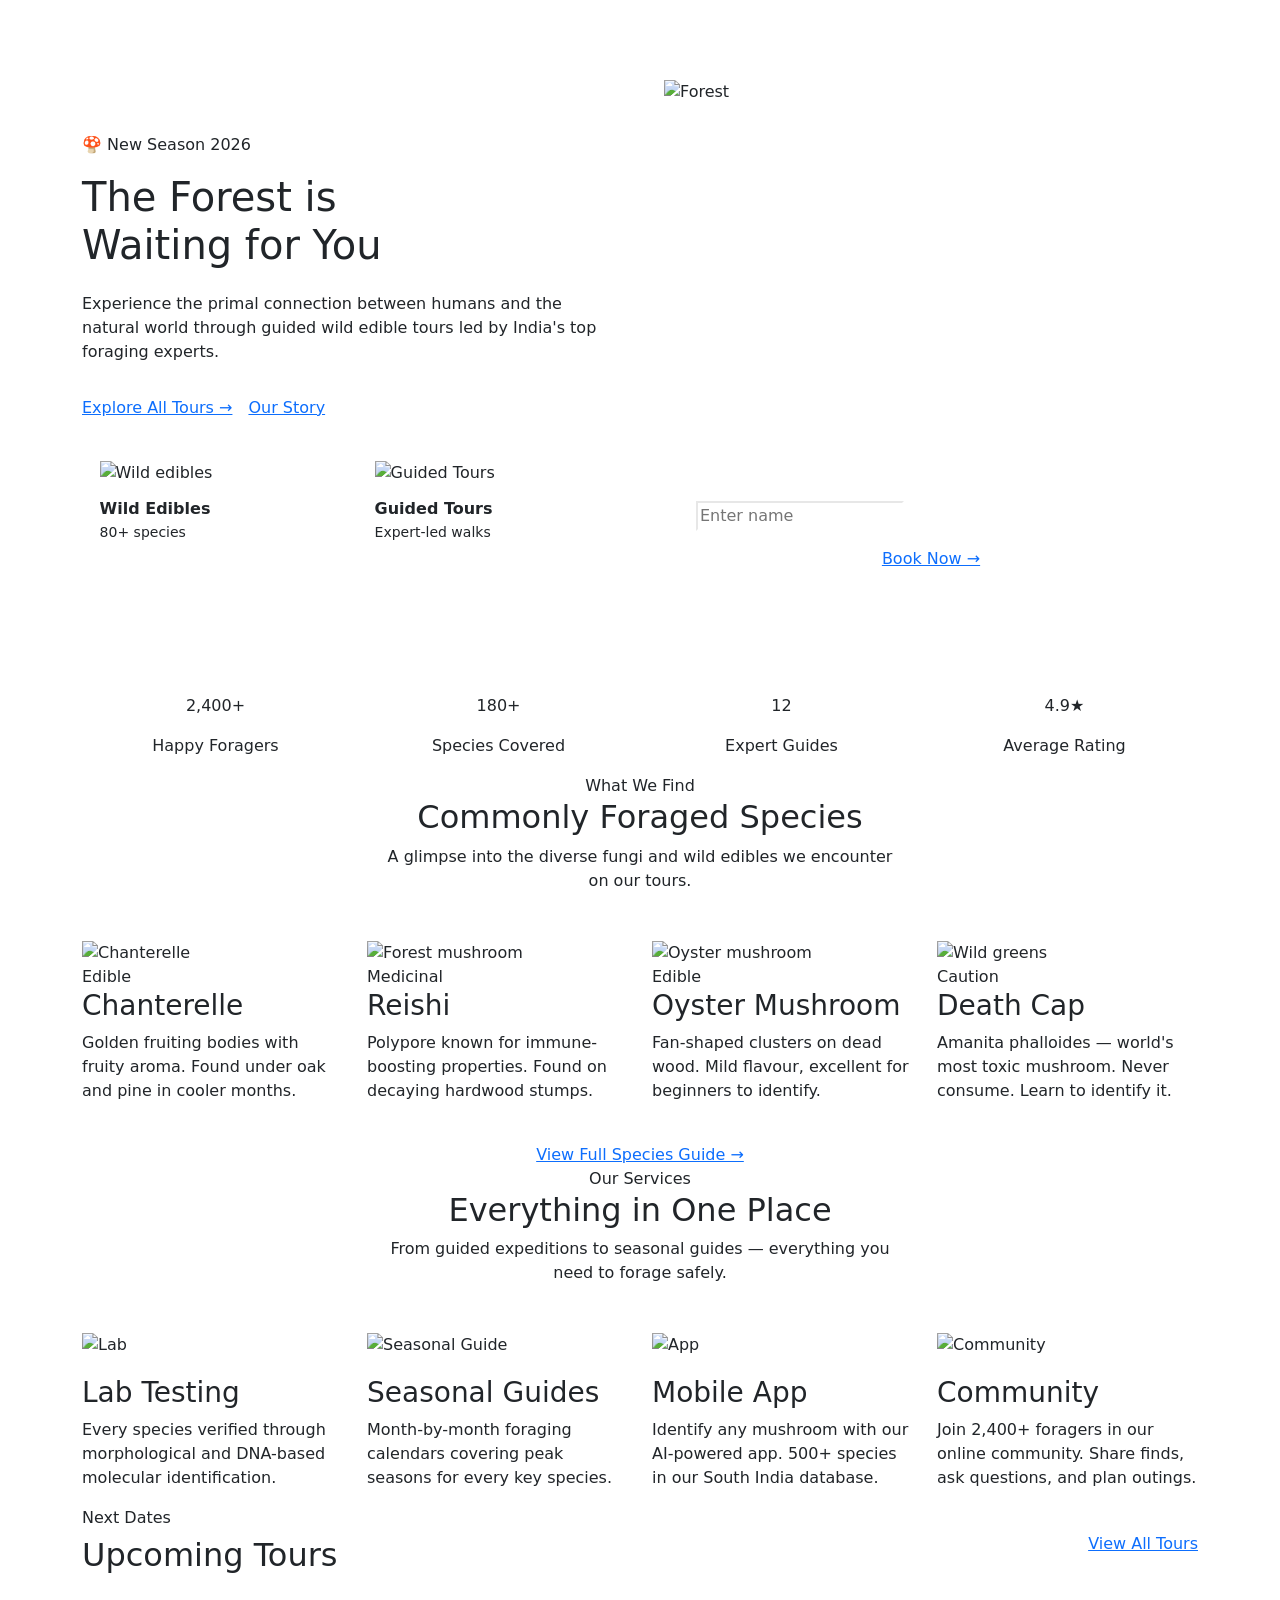
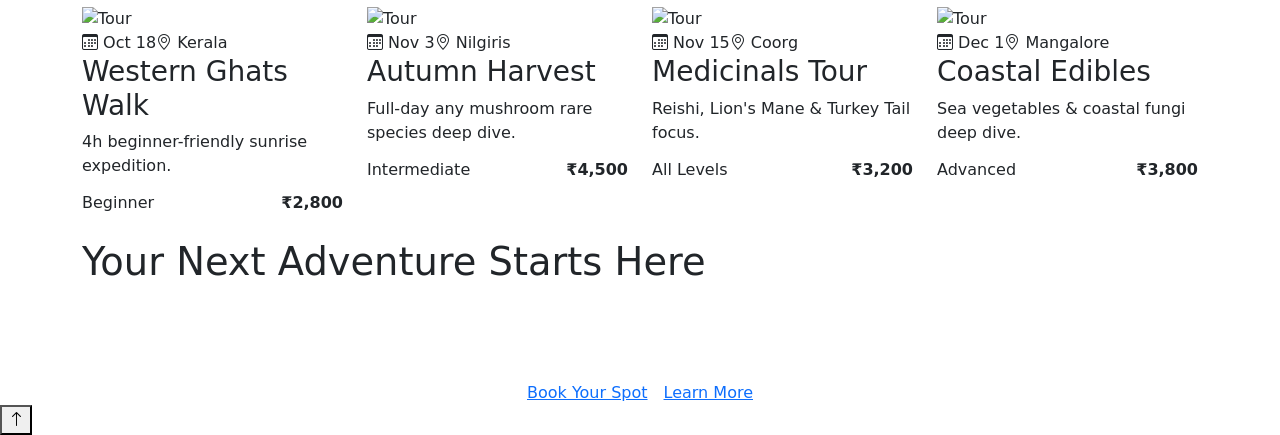
==== home2.html @ d21924d7 "Add files via upload" ====
<!DOCTYPE html>
<html lang="en" data-theme="light" dir="ltr">
<head>
  <meta charset="UTF-8">
  <link rel="icon" type="image/png" href="images/logo.png">
  <meta name="viewport" content="width=device-width, initial-scale=1.0">
  <title>ForageWild — Home Modern</title>
  <link href="https://cdn.jsdelivr.net/npm/bootstrap@5.3.2/dist/css/bootstrap.min.css" rel="stylesheet">
  <link href="https://cdn.jsdelivr.net/npm/bootstrap-icons@1.11.3/font/bootstrap-icons.min.css" rel="stylesheet">
  <link rel="stylesheet" href="css/style.css">
</head>
<body data-page="home2">

  <div id="header-placeholder"></div>

  <!-- ═══════════ SECTION 1 — SPLIT HERO ═══════════ -->
  <section style="background:var(--bg2);padding:5rem 0;">
    <div class="container">
      <div class="row align-items-center g-5">
        <div class="col-lg-6">
          <span class="pill">🍄 New Season 2026</span>
          <h1 style="color:var(--text);margin:1rem 0 1.4rem;">The Forest is<br>Waiting for You</h1>
          <p style="color:var(--text2);max-width:520px;margin-bottom:2rem;">Experience the primal connection between humans and the natural world through guided wild edible tours led by India's top foraging experts.</p>
          <div class="d-flex flex-wrap gap-3 mb-4">
            <a class="btn-g" href="tours.html">Explore All Tours →</a>
            <a class="btn-ghost" href="about.html">Our Story</a>
          </div>
          <div class="row g-3">
            <div class="col-6">
              <div class="fbox" style="padding:1.1rem;">
                <img src="https://images.unsplash.com/photo-1470058869958-2a77ade41c02?w=400&q=80" class="img-cover img-h180" style="margin-bottom:.7rem;" alt="Wild edibles">
                <p style="font-weight:600;margin-bottom:.1rem;">Wild Edibles</p>
                <p style="font-size:14px;color:var(--text3);margin:0;">80+ species</p>
              </div>
            </div>
            <div class="col-6">
              <div class="fbox" style="padding:1.1rem;">
                <img src="https://images.unsplash.com/photo-1476231682828-37e571bc172f?w=400&q=80" class="img-cover img-h180" style="margin-bottom:.7rem;" alt="Guided Tours">
                <p style="font-weight:600;margin-bottom:.1rem;">Guided Tours</p>
                <p style="font-size:14px;color:var(--text3);margin:0;">Expert-led walks</p>
              </div>
            </div>
          </div>
        </div>
        <div class="col-lg-6">
          <div style="border-radius:var(--radius-lg);overflow:hidden;box-shadow:var(--shadow-lg);">
            <img src="https://images.unsplash.com/photo-1448375240586-882707db888b?w=700&q=80"
                 style="width:100%;height:320px;object-fit:cover;display:block;" alt="Forest">
            <div style="background:var(--primary);padding:2rem;color:#fff;">
              <h3 style="font-family:var(--ff);font-size:1.35rem;color:#fff;margin-bottom:1.2rem;">Quick Booking</h3>
              <label class="flabel" style="color:rgba(255,255,255,.8);">Choose Tour</label>
              <select class="finput" style="background:rgba(255,255,255,.14);border-color:rgba(255,255,255,.28);color:#fff;">
                <option>Western Ghats Sunrise Walk</option>
                <option>Nilgiris Autumn Harvest</option>
                <option>Monsoon Medicinals Tour</option>
                <option>Coastal Wild Edibles</option>
              </select>
              <label class="flabel" style="color:rgba(255,255,255,.8);">Your Name</label>
              <input type="text" class="finput" placeholder="Enter name"
                     style="background:rgba(255,255,255,.14);border-color:rgba(255,255,255,.28);color:#fff;">
              <a class="btn-a" href="tours.html" style="width:100%;text-align:center;display:block;margin-top:.3rem;padding:.7rem 1rem;">Book Now →</a>
            </div>
          </div>
        </div>
      </div>
    </div>
  </section>

  <!-- ═══════════ SECTION 2 — STATS ═══════════ -->
  <section class="stats-strip">
    <div class="container">
      <div class="row g-3 text-center">
        <div class="col-6 col-md-3">
          <p class="stat-num">2,400+</p><p class="stat-lbl">Happy Foragers</p>
        </div>
        <div class="col-6 col-md-3">
          <p class="stat-num">180+</p><p class="stat-lbl">Species Covered</p>
        </div>
        <div class="col-6 col-md-3">
          <p class="stat-num">12</p><p class="stat-lbl">Expert Guides</p>
        </div>
        <div class="col-6 col-md-3">
          <p class="stat-num">4.9★</p><p class="stat-lbl">Average Rating</p>
        </div>
      </div>
    </div>
  </section>

  <!-- ═══════════ SECTION 3 — SPECIES SHOWCASE (4 cards) ═══════════ -->
  <section class="sec">
    <div class="container">
      <div class="text-center mb-5">
        <span class="pill">What We Find</span>
        <h2>Commonly Foraged Species</h2>
        <p style="color:var(--text3);max-width:520px;margin:0 auto;">A glimpse into the diverse fungi and wild edibles we encounter on our tours.</p>
      </div>
      <div class="row g-4">
        <div class="col-xl-3 col-md-6">
          <div class="ccard">
            <img src="images/find1.jpg" alt="Chanterelle">
            <div class="ccard-body">
              <span class="mbadge mb-g">Edible</span>
              <h3 class="ctitle">Chanterelle</h3>
              <p style="color:var(--text2);">Golden fruiting bodies with fruity aroma. Found under oak and pine in cooler months.</p>
            </div>
          </div>
        </div>
        <div class="col-xl-3 col-md-6">
          <div class="ccard">
            <img src="images/find12.jpg" alt="Forest mushroom">
            <div class="ccard-body">
              <span class="mbadge mb-g">Medicinal</span>
              <h3 class="ctitle">Reishi</h3>
              <p style="color:var(--text2);">Polypore known for immune-boosting properties. Found on decaying hardwood stumps.</p>
            </div>
          </div>
        </div>
        <div class="col-xl-3 col-md-6">
          <div class="ccard">
            <img src="images/find13.jpg" alt="Oyster mushroom">
            <div class="ccard-body">
              <span class="mbadge mb-g">Edible</span>
              <h3 class="ctitle">Oyster Mushroom</h3>
              <p style="color:var(--text2);">Fan-shaped clusters on dead wood. Mild flavour, excellent for beginners to identify.</p>
            </div>
          </div>
        </div>
        <div class="col-xl-3 col-md-6">
          <div class="ccard">
            <img src="images/find14.jpg" alt="Wild greens">
            <div class="ccard-body">
              <span class="mbadge mb-a">Caution</span>
              <h3 class="ctitle">Death Cap</h3>
              <p style="color:var(--text2);">Amanita phalloides — world's most toxic mushroom. Never consume. Learn to identify it.</p>
            </div>
          </div>
        </div>
      </div>
      <div class="text-center mt-4"><a class="btn-g" href="species.html">View Full Species Guide →</a></div>
    </div>
  </section>

  <!-- ═══════════ SECTION 4 — FEATURES (4 boxes) ═══════════ -->
  <section class="sec sec-alt">
    <div class="container">
      <div class="text-center mb-5">
        <span class="pill">Our Services</span>
        <h2>Everything in One Place</h2>
        <p style="color:var(--text3);max-width:520px;margin:0 auto;">From guided expeditions to seasonal guides — everything you need to forage safely.</p>
      </div>
      <div class="row g-4">
        <div class="col-xl-3 col-md-6">
          <div class="fbox">
            <img src="images/service14.jpg" class="img-cover" style="height:160px;margin-bottom:1.2rem;" alt="Lab">
            
            <h3>Lab Testing</h3>
            <p style="color:var(--text2);margin-top:.5rem;">Every species verified through morphological and DNA-based molecular identification.</p>
          </div>
        </div>
        <div class="col-xl-3 col-md-6">
          <div class="fbox">
            <img src="images/service1.jpg" class="img-cover" style="height:160px;margin-bottom:1.2rem;" alt="Seasonal Guide">
            
            <h3>Seasonal Guides</h3>
            <p style="color:var(--text2);margin-top:.5rem;">Month-by-month foraging calendars covering peak seasons for every key species.</p>
          </div>
        </div>
        <div class="col-xl-3 col-md-6">
          <div class="fbox">
            <img src="images/service12.jpg" class="img-cover" style="height:160px;margin-bottom:1.2rem;" alt="App">
            
            <h3>Mobile App</h3>
            <p style="color:var(--text2);margin-top:.5rem;">Identify any mushroom with our AI-powered app. 500+ species in our South India database.</p>
          </div>
        </div>
        <div class="col-xl-3 col-md-6">
          <div class="fbox">
            <img src="images/service13.jpg" class="img-cover" style="height:160px;margin-bottom:1.2rem;" alt="Community">
            
            <h3>Community</h3>
            <p style="color:var(--text2);margin-top:.5rem;">Join 2,400+ foragers in our online community. Share finds, ask questions, and plan outings.</p>
          </div>
        </div>
      </div>
    </div>
  </section>

  <!-- ═══════════ SECTION 5 — UPCOMING TOURS ═══════════ -->
  <section class="sec">
    <div class="container">
      <div class="row align-items-center mb-4">
        <div class="col-md-8">
          <span class="pill">Next Dates</span>
          <h2 style="margin-top:.4rem;">Upcoming Tours</h2>
        </div>
        <div class="col-md-4 text-md-end">
          <a class="btn-ghost" href="tours.html">View All Tours</a>
        </div>
      </div>
      <div class="row g-4">
        <div class="col-xl-3 col-md-6">
          <div class="ccard">
            <img src="images/dates1.jpg" alt="Tour">
            <div class="ccard-body">
              <div class="cmeta"><span><i class="bi bi-calendar3"></i> Oct 18</span><span><i class="bi bi-geo-alt"></i> Kerala</span></div>
              <h3 class="ctitle">Western Ghats Walk</h3>
              <p style="color:var(--text2);margin-bottom:.8rem;">4h beginner-friendly sunrise expedition.</p>
              <div class="d-flex align-items-center justify-content-between">
                <span class="tag tag-gr">Beginner</span>
                <strong style="color:var(--primary);">₹2,800</strong>
              </div>
            </div>
          </div>
        </div>
        <div class="col-xl-3 col-md-6">
          <div class="ccard">
            <img src="images/dates12.jpg" alt="Tour">
            <div class="ccard-body">
              <div class="cmeta"><span><i class="bi bi-calendar3"></i> Nov 3</span><span><i class="bi bi-geo-alt"></i> Nilgiris</span></div>
              <h3 class="ctitle">Autumn Harvest</h3>
              <p style="color:var(--text2);margin-bottom:.8rem;">Full-day any mushroom rare species deep dive.</p>
              <div class="d-flex align-items-center justify-content-between">
                <span class="tag tag-am">Intermediate</span>
                <strong style="color:var(--primary);">₹4,500</strong>
              </div>
            </div>
          </div>
        </div>
        <div class="col-xl-3 col-md-6">
          <div class="ccard">
            <img src="images/dates13.jpg" alt="Tour">
            <div class="ccard-body">
              <div class="cmeta"><span><i class="bi bi-calendar3"></i> Nov 15</span><span><i class="bi bi-geo-alt"></i> Coorg</span></div>
              <h3 class="ctitle">Medicinals Tour</h3>
              <p style="color:var(--text2);margin-bottom:.8rem;">Reishi, Lion's Mane & Turkey Tail focus.</p>
              <div class="d-flex align-items-center justify-content-between">
                <span class="tag tag-gr">All Levels</span>
                <strong style="color:var(--primary);">₹3,200</strong>
              </div>
            </div>
          </div>
        </div>
        <div class="col-xl-3 col-md-6">
          <div class="ccard">
            <img src="images/dates14.jpg" alt="Tour">
            <div class="ccard-body">
              <div class="cmeta"><span><i class="bi bi-calendar3"></i> Dec 1</span><span><i class="bi bi-geo-alt"></i> Mangalore</span></div>
              <h3 class="ctitle">Coastal Edibles</h3>
              <p style="color:var(--text2);margin-bottom:.8rem;">Sea vegetables & coastal fungi deep dive.</p>
              <div class="d-flex align-items-center justify-content-between">
                <span class="tag tag-am">Advanced</span>
                <strong style="color:var(--primary);">₹3,800</strong>
              </div>
            </div>
          </div>
        </div>
      </div>
    </div>
  </section>

  <!-- ═══════════ SECTION 6 — CTA ═══════════ -->
  <section class="cta-sec">
    <img class="cta-bg" src="https://images.unsplash.com/photo-1470058869958-2a77ade41c02?w=1400&q=80" alt="">
    <div class="cta-ov"></div>
    <div class="container cta-c">
      <h2 style="font-size:clamp(1.7rem,3vw,2.5rem);margin-bottom:1rem;">Your Next Adventure Starts Here</h2>
      <p style="color:rgba(255,255,255,.78);max-width:480px;margin:0 auto 2rem;">Thousands of foragers have discovered wild nature with ForageWild. Join us this season.</p>
      <div class="d-flex flex-wrap gap-3 justify-content-center">
        <a class="btn-a" href="tours.html">Book Your Spot</a>
        <a class="btn-o" href="about.html">Learn More</a>
      </div>
    </div>
  </section>

  <div id="footer-placeholder"></div>

  <script src="https://cdn.jsdelivr.net/npm/bootstrap@5.3.2/dist/js/bootstrap.bundle.min.js"></script>
  <script src="js/main.js"></script>
  <script src="js/layout.js"></script>
  <!-- Scroll to Top -->
  <button id="scrollTopBtn" title="Back to top" aria-label="Back to top">
    <i class="bi bi-arrow-up"></i>
  </button>

</body>
</html>
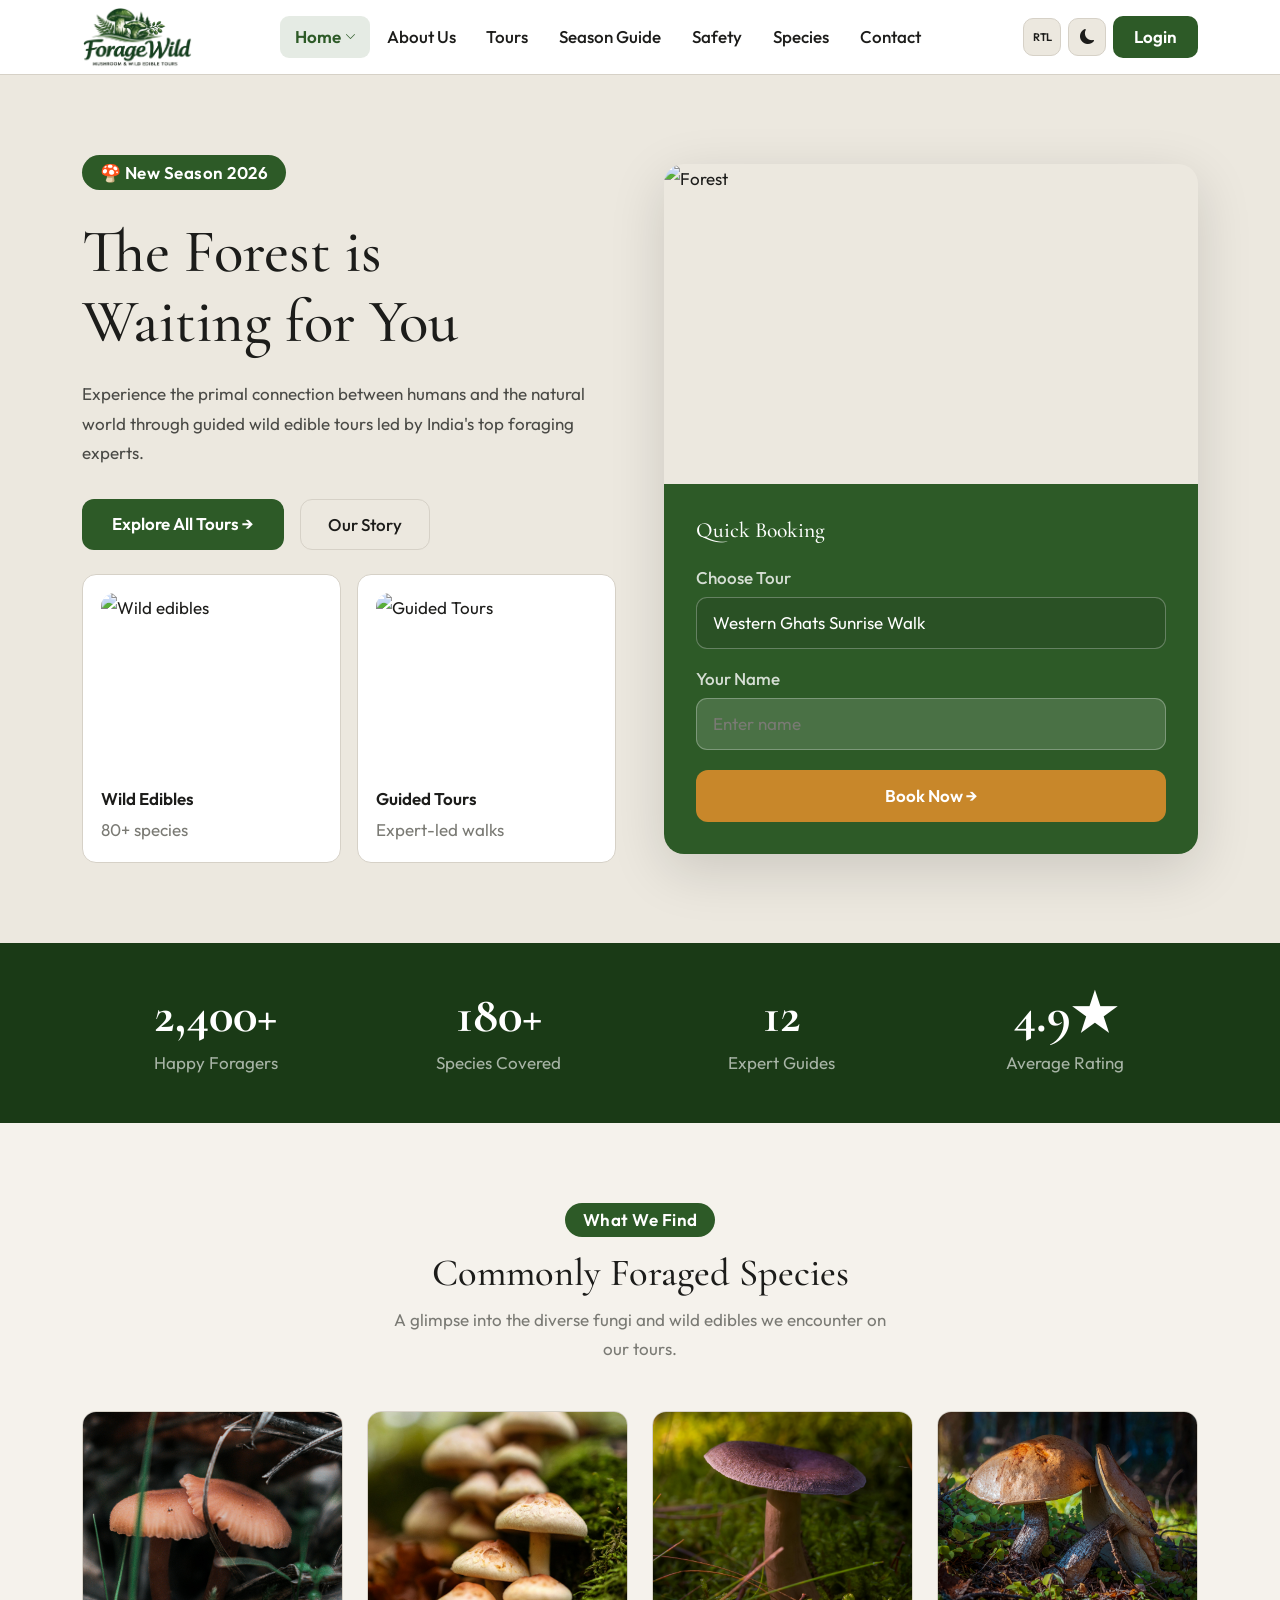
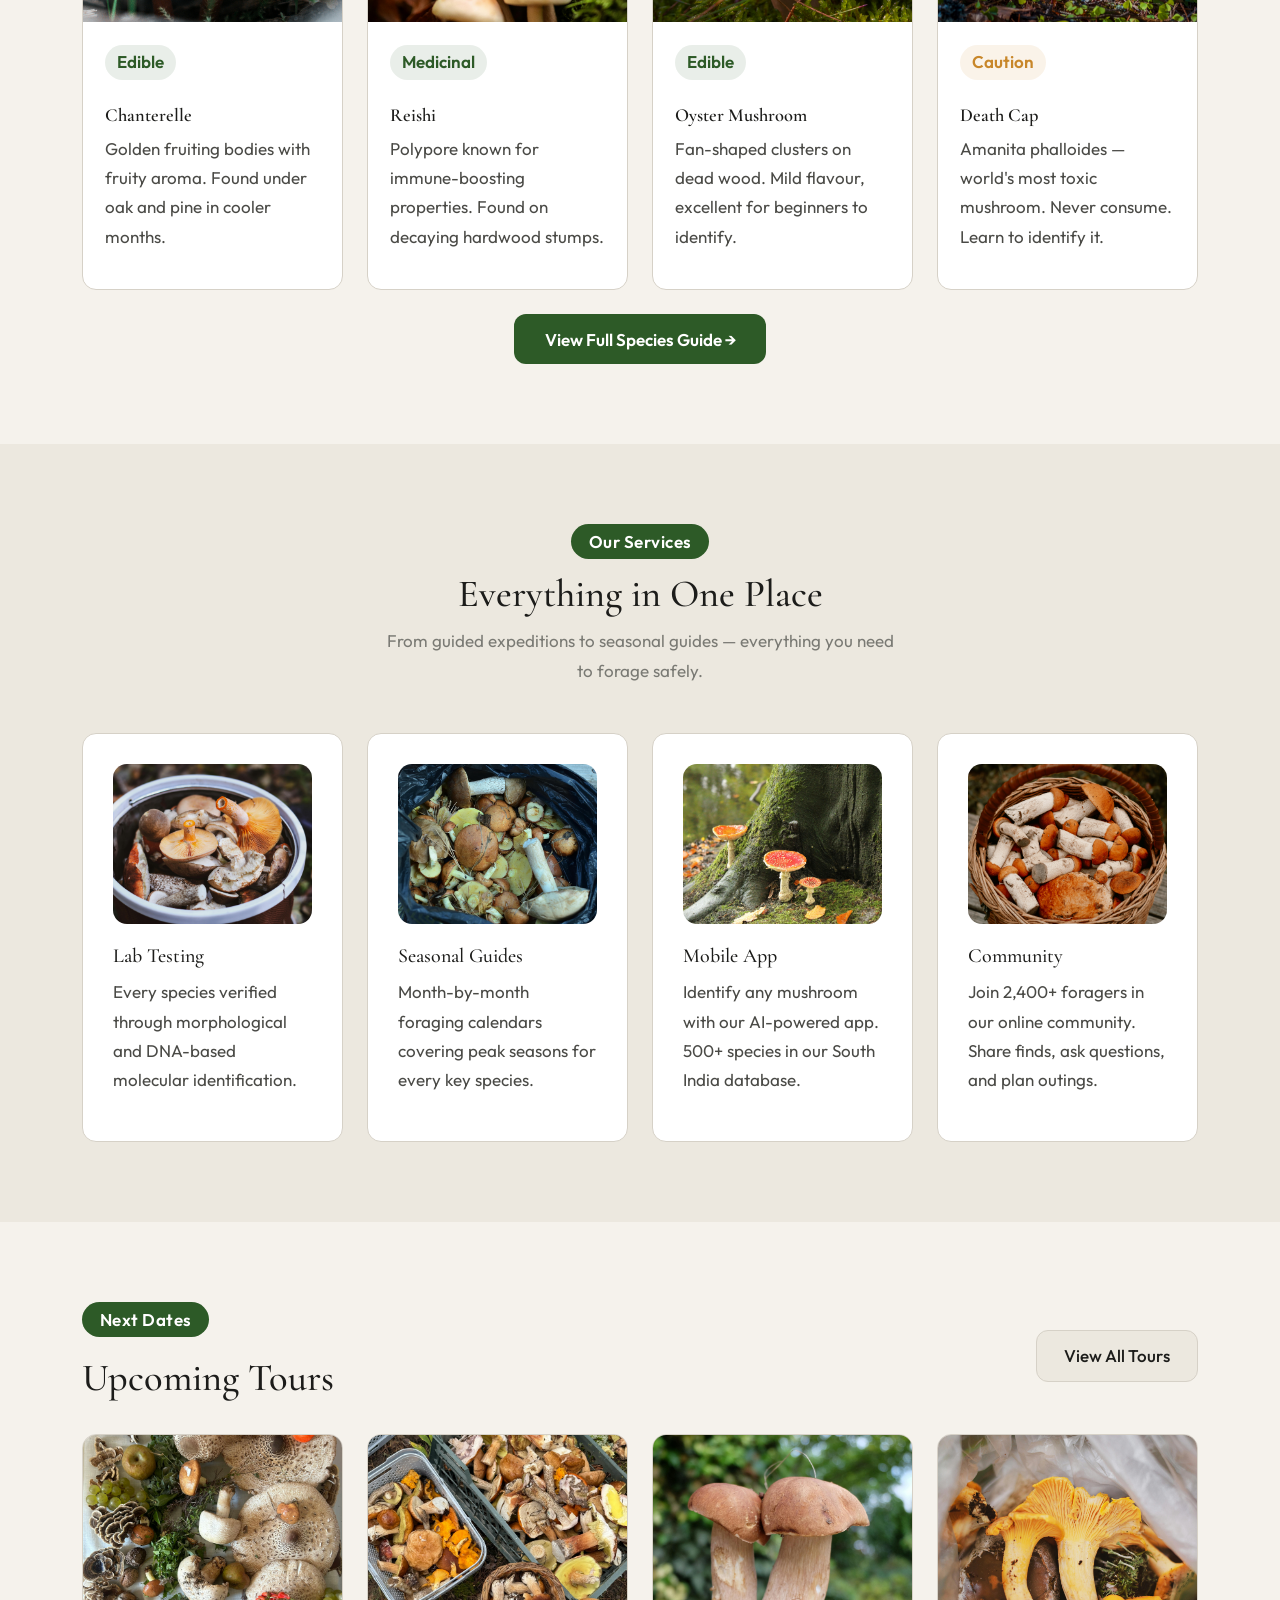
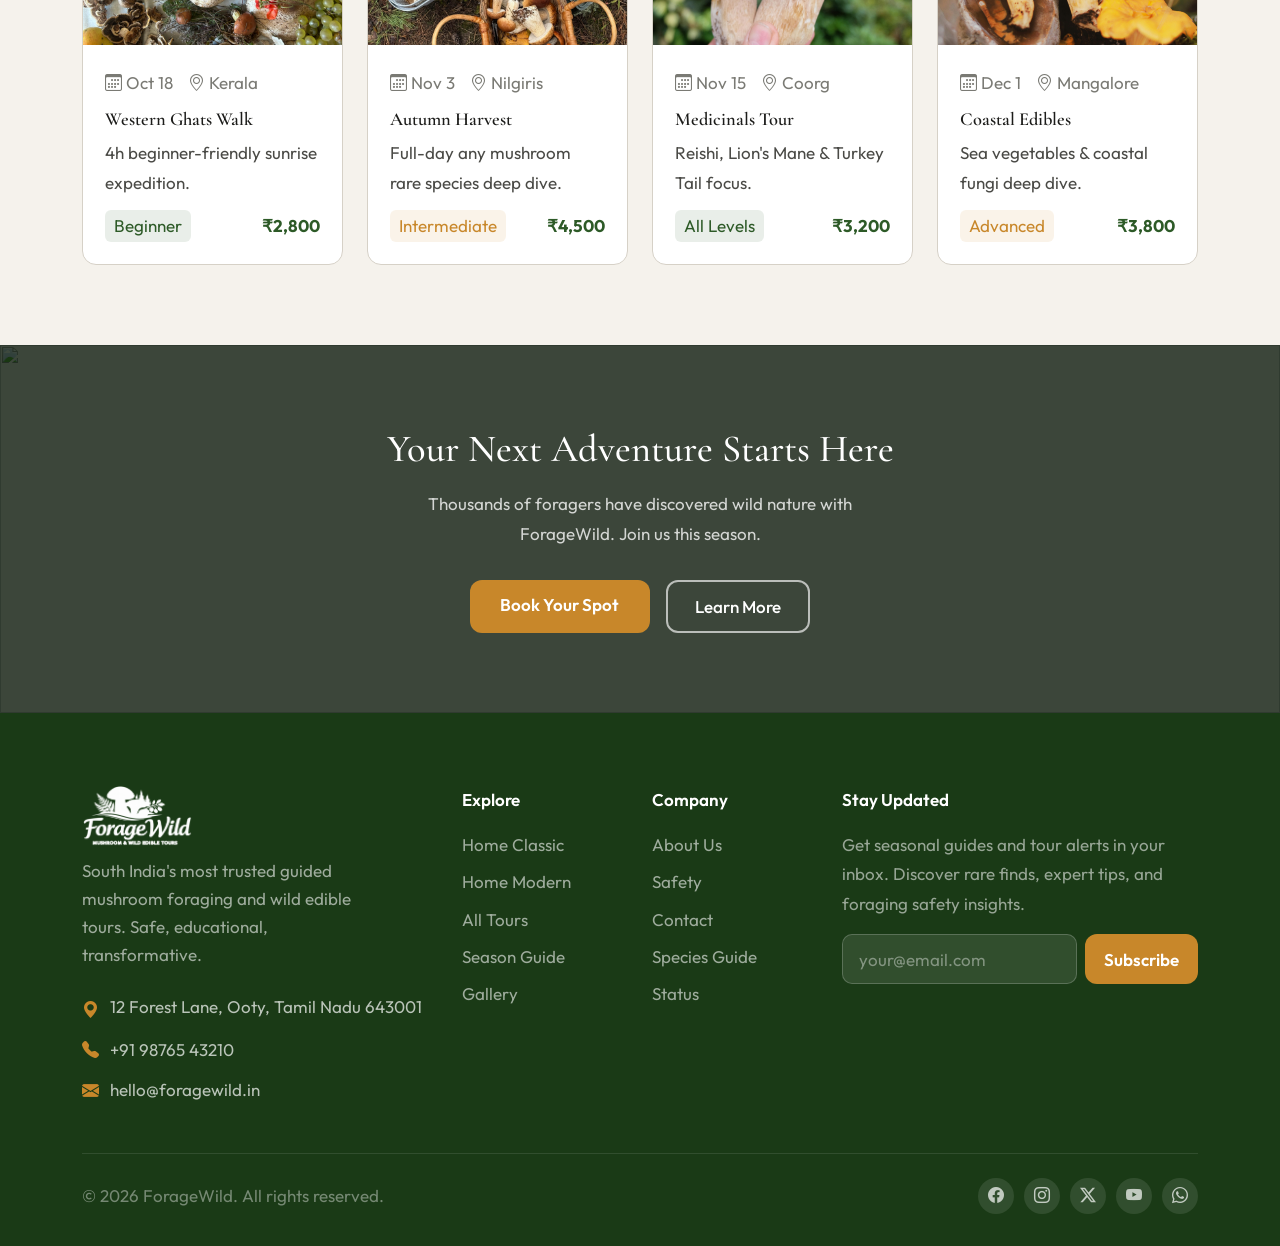
==== commit 27c2791d: "https://github.com/karthikaram904/mushroom" ====
--- a/home2.html
+++ b/home2.html
@@ -49,7 +49,7 @@
             <div style="background:var(--primary);padding:2rem;color:#fff;">
               <h3 style="font-family:var(--ff);font-size:1.35rem;color:#fff;margin-bottom:1.2rem;">Quick Booking</h3>
               <label class="flabel" style="color:rgba(255,255,255,.8);">Choose Tour</label>
-              <select class="finput" style="background:rgba(255,255,255,.14);border-color:rgba(255,255,255,.28);color:#fff;">
+              <select class="finput" style="background:rgba(29, 28, 28, 0.14);border-color:rgba(255,255,255,.28);color:#fff;">
                 <option>Western Ghats Sunrise Walk</option>
                 <option>Nilgiris Autumn Harvest</option>
                 <option>Monsoon Medicinals Tour</option>
--- a/css/style.css
+++ b/css/style.css
@@ -0,0 +1,869 @@
+/* ============================================================
+   ForageWild — Global Stylesheet
+   ============================================================ */
+
+/* ── Google Fonts ── */
+@import url('https://fonts.googleapis.com/css2?family=Cormorant+Garamond:wght@400;600;700&family=Outfit:wght@300;400;500;600&display=swap');
+
+/* ── CSS Variables ── */
+:root {
+  --primary:       #2d5a27;
+  --primary-l:     #4a8c42;
+  --primary-d:     #1a3a16;
+  --accent:        #c8872a;
+  --accent-l:      #e8a84a;
+  --bg:            #f5f2ec;
+  --bg2:           #ece8df;
+  --surface:       #ffffff;
+  --text:          #1c1c1a;
+  --text2:         #4a4a46;
+  --text3:         #7a7a74;
+  --border:        #d6d1c7;
+  --shadow-sm:     0 2px 12px rgba(0,0,0,.07);
+  --shadow:        0 6px 28px rgba(0,0,0,.10);
+  --shadow-lg:     0 16px 56px rgba(0,0,0,.14);
+  --radius:        14px;
+  --radius-lg:     20px;
+  --ff:            'Cormorant Garamond', serif;
+  --fb:            'Outfit', sans-serif;
+}
+
+[data-theme="dark"] {
+  --bg:        #0e170d;
+  --bg2:       #152013;
+  --surface:   #192518;
+  --text:      #eeebe5;
+  --text2:     #bcb8b0;
+  --text3:     #7a7a6a;
+  --border:    #2a3d28;
+  --shadow-sm: 0 2px 12px rgba(0,0,0,.25);
+  --shadow:    0 6px 28px rgba(0,0,0,.35);
+  --shadow-lg: 0 16px 56px rgba(0,0,0,.45);
+  --primary:   #2d5a27;
+  --primary-l: #7acc6e;
+  --primary-d: #3d8033;
+  --accent:    #e8a84a;
+}
+
+/* ── Reset & Base ── */
+*, *::before, *::after { box-sizing: border-box; margin: 0; padding: 0; }
+html { scroll-behavior: smooth; font-size: 16px; }
+body {
+  font-family: var(--fb);
+  background: var(--bg);
+  color: var(--text);
+  font-size: 17px;
+  line-height: 1.72;
+  transition: background .3s, color .3s;
+  -webkit-font-smoothing: antialiased;
+}
+
+/* ── Typography scale ── */
+p, span, li, td, th, label, blockquote,
+input, textarea, select, option,
+.lead, .card-text { font-size: 17px !important; }
+
+h1 { font-family: var(--ff); font-size: clamp(2.2rem, 5vw, 3.8rem); line-height: 1.15; }
+h2 { font-family: var(--ff); font-size: clamp(1.6rem, 3vw, 2.4rem); line-height: 1.25; }
+h3 { font-family: var(--ff); font-size: 1.25rem; line-height: 1.3; }
+h4 { font-family: var(--fb); font-size: 1.05rem; font-weight: 600; }
+a { color: inherit; text-decoration: none; }
+
+img { max-width: 100%; display: block; }
+
+/* ── Utility ── */
+.sec          { padding: 5rem 0; }
+.sec-alt      { background: var(--bg2); }
+.text-primary-c { color: var(--primary) !important; }
+.text-accent  { color: var(--accent) !important; }
+
+.pill {
+  display: inline-block;
+  background: var(--primary);
+  color: #fff;
+  border-radius: 50px;
+  padding: .18rem 1.1rem;
+  font-size: 13px;
+  font-weight: 600;
+  letter-spacing: .5px;
+  margin-bottom: .7rem;
+}
+.pill-outline {
+  display: inline-block;
+  border: 1.5px solid var(--primary);
+  color: var(--primary);
+  border-radius: 50px;
+  padding: .15rem 1rem;
+  font-size: 13px;
+  font-weight: 600;
+  margin-bottom: .7rem;
+}
+
+/* ── BUTTONS ── */
+.btn-g {
+  background: var(--primary);
+  color: #fff !important;
+  border: none;
+  padding: .65rem 1.9rem;
+  border-radius: 12px;
+  font-size: 17px !important;
+  font-weight: 600;
+  cursor: pointer;
+  transition: all .22s;
+  display: inline-block;
+  font-family: var(--fb);
+}
+.btn-g:hover { background: var(--primary-d); transform: translateY(-2px); box-shadow: 0 6px 20px rgba(45,90,39,.3); }
+
+.btn-a {
+  background: var(--accent);
+  color: #fff !important;
+  border: none;
+  padding: .65rem 1.9rem;
+  border-radius: 12px;
+  font-size: 17px !important;
+  font-weight: 600;
+  cursor: pointer;
+  transition: all .22s;
+  display: inline-block;
+  font-family: var(--fb);
+}
+.btn-a:hover { background: var(--accent-l); transform: translateY(-2px); box-shadow: 0 6px 20px rgba(200,135,42,.3); }
+
+.btn-o {
+  background: transparent;
+  color: #fff;
+  border: 2px solid rgba(255,255,255,.65);
+  padding: .62rem 1.7rem;
+  border-radius: 12px;
+  font-size: 17px !important;
+  font-weight: 500;
+  cursor: pointer;
+  transition: all .22s;
+  display: inline-block;
+  font-family: var(--fb);
+}
+.btn-o:hover { background: rgba(255,255,255,.15); }
+
+.btn-ghost {
+  background: var(--bg2);
+  color: var(--text) !important;
+  border: 1px solid var(--border);
+  padding: .62rem 1.7rem;
+  border-radius: 12px;
+  font-size: 17px !important;
+  font-weight: 500;
+  cursor: pointer;
+  transition: all .22s;
+  display: inline-block;
+  font-family: var(--fb);
+}
+.btn-ghost:hover { background: var(--bg); box-shadow: var(--shadow-sm); }
+
+/* ── NAVBAR ── */
+.nbar {
+  background: var(--surface);
+  border-bottom: 1px solid var(--border);
+  position: sticky;
+  top: 0;
+  z-index: 1000;
+  transition: background .3s, border-color .3s;
+  padding: 5px 0px;
+}
+.nbar .container {
+  display: flex;
+  align-items: center;
+  justify-content: space-between;
+  height: 64px;
+  padding-top: 12px;
+  padding-bottom: 12px;
+  gap: 12px;
+  position: relative;
+}
+
+/* Brand */
+.nbrand {
+  font-family: var(--ff);
+  font-size: 1.5rem;
+  font-weight: 700;
+  color: var(--primary) !important;
+  display: flex;
+  align-items: center;
+  gap: 9px;
+  text-decoration: none;
+  white-space: nowrap;
+  flex-shrink: 0;
+}
+[dir=rtl] .nbrand { flex-direction: row-reverse; }
+.b-icon {
+  width: 36px; height: 36px;
+  border-radius: 50%;
+  background: var(--primary);
+  display: flex; align-items: center; justify-content: center;
+  color: #fff; font-size: 18px;
+  flex-shrink: 0;
+}
+
+/* Desktop Nav Links */
+.dnav {
+  display: flex;
+  align-items: center;
+  gap: 2px;
+  flex-wrap: nowrap;
+}
+.nl {
+  color: var(--text) !important;
+  font-size: 17px !important;
+  font-weight: 500;
+  padding: .42rem .9rem;
+  border-radius: 9px;
+  transition: all .2s;
+  cursor: pointer;
+  white-space: nowrap;
+  display: block;
+  text-decoration: none;
+  font-family: var(--fb);
+}
+.nl:hover  { color: var(--primary) !important; background: var(--bg2); }
+.nl.active { color: var(--primary) !important; background: rgba(45,90,39,.12); font-weight: 600; }
+
+/* Dropdown */
+.ddwrap { position: relative; }
+.nl-dd {
+  display: flex;
+  align-items: center;
+  gap: 4px;
+}
+.nl-dd i { font-size: 11px; transition: transform .2s; }
+.nl-dd.open i { transform: rotate(180deg); }
+.ddmenu {
+  position: absolute;
+  top: calc(100% + 6px);
+  left: 0;
+  background: var(--surface);
+  border: 1px solid var(--border);
+  border-radius: 13px;
+  padding: .45rem;
+  min-width: 175px;
+  box-shadow: var(--shadow);
+  display: none;
+  z-index: 1001;
+}
+[dir=rtl] .ddmenu { left: auto; right: 0; }
+.ddmenu.show { display: block; }
+.ddi {
+  color: var(--text) !important;
+  font-size: 17px !important;
+  padding: .46rem .9rem;
+  border-radius: 8px;
+  cursor: pointer;
+  display: flex;
+  align-items: center;
+  gap: 8px;
+  transition: background .18s;
+  font-family: var(--fb);
+}
+.ddi:hover { background: var(--bg2); color: var(--primary) !important; }
+.ddi.active { background: rgba(45,90,39,.1); color: var(--primary) !important; }
+
+/* Controls */
+.nctrl {
+  display: flex;
+  align-items: center;
+  gap: 7px;
+  flex-shrink: 0;
+}
+[dir=rtl] .nctrl { flex-direction: row-reverse; }
+
+.ibtn {
+  width: 38px; height: 38px;
+  border: 1px solid var(--border);
+  background: var(--bg2);
+  border-radius: 10px;
+  display: flex; align-items: center; justify-content: center;
+  cursor: pointer;
+  color: var(--text);
+  font-size: 15px;
+  transition: all .2s;
+  flex-shrink: 0;
+  font-family: var(--fb);
+  font-weight: 600;
+  font-size: 11px;
+  letter-spacing: -.2px;
+  white-space: nowrap;
+  padding: 0 10px;
+  min-width: 38px;
+}
+.ibtn:hover { background: var(--primary); color: #fff; border-color: var(--primary); }
+.ibtn i { font-size: 15px; }
+
+.btn-login {
+  background: var(--primary);
+  color: #fff !important;
+  border: none;
+  padding: .4rem 1.3rem;
+  border-radius: 10px;
+  font-size: 17px !important;
+  font-weight: 600;
+  cursor: pointer;
+  transition: all .2s;
+  font-family: var(--fb);
+  white-space: nowrap;
+}
+.btn-login:hover { background: var(--primary-d); box-shadow: 0 4px 14px rgba(45,90,39,.3); }
+
+/* Hamburger */
+.hbtn {
+  display: none;
+  width: 42px; height: 42px;
+  background: var(--bg2);
+  border: 1px solid var(--border);
+  border-radius: 10px;
+  align-items: center; justify-content: center;
+  cursor: pointer;
+  color: var(--text);
+  font-size: 21px;
+  flex-shrink: 0;
+}
+.hbtn:hover { background: var(--primary); color: #fff; border-color: var(--primary); }
+
+/* Mobile Menu */
+.mmenu {
+  display: none;
+  background: var(--surface);
+  border-top: 1px solid var(--border);
+  padding: 1rem;
+  position: absolute;
+  top: 64px;
+  left: 0; right: 0;
+  box-shadow: var(--shadow);
+  z-index: 999;
+  max-height: calc(100vh - 64px);
+  overflow-y: auto;
+}
+.mmenu.open { display: block; }
+
+.mmenu .nl {
+  display: block;
+  padding: .6rem 1rem;
+  border-radius: 9px;
+  margin-bottom: 2px;
+}
+.mob-dd .ddmenu {
+  position: static;
+  box-shadow: none;
+  border: none;
+  background: var(--bg2);
+  border-radius: 10px;
+  margin-top: 4px;
+  margin-bottom: 6px;
+  padding: .35rem;
+}
+.mctrl {
+  display: flex;
+  align-items: center;
+  gap: 8px;
+  padding: .9rem .4rem 0;
+  border-top: 1px solid var(--border);
+  margin-top: .6rem;
+  flex-wrap: wrap;
+}
+[dir=rtl] .mctrl { flex-direction: row-reverse; }
+
+/* ── PAGE HERO ── */
+.phero {
+  position: relative;
+  padding: 5rem 0;
+  overflow: hidden;
+}
+.phero-bg {
+  position: absolute;
+  inset: 0;
+  background-size: cover;
+  background-position: center;
+}
+.phero-ov {
+  position: absolute;
+  inset: 0;
+  background: linear-gradient(135deg, rgba(10,30,10,.82) 0%, rgba(25,60,22,.62) 100%);
+}
+.phero-c {
+  position: relative;
+  z-index: 2;
+  text-align: center;
+  color: #fff;
+}
+.phero-badge {
+  display: inline-block;
+  background: rgba(255,255,255,.15);
+  border: 1px solid rgba(255,255,255,.3);
+  color: #fff;
+  border-radius: 50px;
+  padding: .25rem 1rem;
+  font-size: 13px;
+  margin-bottom: 1rem;
+  backdrop-filter: blur(8px);
+}
+
+/* ── MAIN HERO (home) ── */
+.hero {
+  position: relative;
+  min-height: 88vh;
+  display: flex;
+  align-items: center;
+  overflow: hidden;
+}
+.hero-bg  { position: absolute; inset: 0; background-size: cover; background-position: center; }
+.hero-ov  { position: absolute; inset: 0; background: linear-gradient(130deg, rgba(10,28,10,.88) 0%, rgba(20,55,18,.7) 55%, rgba(10,28,10,.4) 100%); }
+.hero-c   { position: relative; z-index: 2; padding: 4rem 0; }
+.hero-badge {
+  display: inline-block;
+  background: rgba(255,255,255,.14);
+  border: 1px solid rgba(255,255,255,.3);
+  color: #fff;
+  border-radius: 50px;
+  padding: .28rem 1rem;
+  font-size: 14px;
+  margin-bottom: 1.2rem;
+  backdrop-filter: blur(10px);
+}
+.hero-title { color: #fff; margin-bottom: 1.1rem; }
+.hero-title span { color: var(--accent-l); }
+.hero-desc { font-size: 17px !important; color: rgba(255,255,255,.84); max-width: 520px; margin-bottom: 2rem; }
+.hero-stats { display: flex; gap: 2.2rem; margin-top: 2.5rem; flex-wrap: wrap; }
+.stat strong { font-family: var(--ff); font-size: 1.8rem; color: #fff; display: block; line-height: 1; }
+.stat span   { font-size: 14px; color: rgba(255,255,255,.68); }
+
+/* Hero float card */
+.hero-imgcard {
+  background: rgba(255,255,255,.12);
+  backdrop-filter: blur(18px);
+  border: 1px solid rgba(255,255,255,.2);
+  border-radius: 20px;
+  overflow: hidden;
+}
+.hero-imgcard img { width: 100%; height: 260px; object-fit: cover; }
+.hero-imgcard-body { padding: 1.2rem 1.4rem; color: #fff; }
+.float-badge {
+  position: absolute;
+  background: var(--surface);
+  color: var(--text);
+  border-radius: 12px;
+  padding: .45rem 1rem;
+  font-size: 13px;
+  font-weight: 600;
+  box-shadow: var(--shadow);
+  display: flex;
+  align-items: center;
+  gap: 6px;
+}
+.fb1 { top: 12%; left: -8%; }
+.fb2 { bottom: 18%; right: -8%; }
+[dir=rtl] .fb1 { left: auto; right: -8%; }
+[dir=rtl] .fb2 { right: auto; left: -8%; }
+
+/* ── CARDS ── */
+.ccard {
+  background: var(--surface);
+  border: 1px solid var(--border);
+  border-radius: var(--radius);
+  overflow: hidden;
+  transition: all .3s;
+  height: 100%;
+}
+.ccard:hover { transform: translateY(-7px); box-shadow: 0 18px 50px rgba(0,0,0,.13); }
+.ccard img   { width: 100%; height: 210px; object-fit: cover; transition: transform .4s; }
+.ccard:hover img { transform: scale(1.04); }
+.ccard-body  { padding: 1.4rem; }
+.ctitle      { font-family: var(--ff); font-size: 1.15rem; font-weight: 600; color: var(--text); margin-bottom: .4rem; }
+.cmeta       { font-size: 13px; color: var(--text3); margin-bottom: .7rem; display: flex; gap: .9rem; flex-wrap: wrap; }
+.cmeta span  { display: flex; align-items: center; gap: 4px; }
+
+/* Tags */
+.tag     { display: inline-block; background: var(--bg2); color: var(--text2); border-radius: 6px; padding: .1rem .55rem; font-size: 13px; margin-right: 3px; }
+.tag-gr  { background: rgba(45,90,39,.1); color: var(--primary); }
+.tag-am  { background: rgba(200,135,42,.1); color: var(--accent); }
+.tag-rd  { background: rgba(220,53,69,.1); color: #dc3545; }
+
+/* Badges */
+.mbadge    { display: inline-block; padding: .18rem .75rem; border-radius: 50px; font-size: 13px; font-weight: 600; margin-bottom: 1.5rem; }
+.mb-g      { background: rgba(45,90,39,.1); color: var(--primary); }
+.mb-a      { background: rgba(200,135,42,.1); color: var(--accent); }
+.mb-r      { background: rgba(220,53,69,.1); color: #dc3545; }
+.mb-b      { background: rgba(88,173,76,.1); color: #2d5a27; }
+
+/* ── FEATURE BOX ── */
+.fbox {
+  background: var(--surface);
+  border: 1px solid var(--border);
+  border-radius: var(--radius);
+  padding: 1.9rem;
+  transition: all .3s;
+  height: 100%;
+}
+.fbox:hover { box-shadow: var(--shadow); transform: translateY(-4px); }
+.ficon {
+  width: 54px; height: 54px;
+  border-radius: 14px;
+  display: flex; align-items: center; justify-content: center;
+  font-size: 1.5rem;
+  margin-bottom: 1.1rem;
+}
+.fi-g { background: rgba(45,90,39,.12); }
+.fi-a { background: rgba(200,135,42,.12); }
+.fi-b { background: rgba(30,100,180,.1); }
+.fi-r { background: rgba(180,50,50,.1); }
+
+/* ── GALLERY ── */
+.gal-grid {
+  display: grid;
+  grid-template-columns: repeat(auto-fill, minmax(220px, 1fr));
+  gap: 14px;
+}
+.gal-item {
+  border-radius: var(--radius);
+  overflow: hidden;
+  aspect-ratio: 1;
+  position: relative;
+  cursor: pointer;
+}
+.gal-item img { width: 100%; height: 100%; object-fit: cover; transition: transform .4s; }
+.gal-item:hover img { transform: scale(1.07); }
+.gal-ov {
+  position: absolute; inset: 0;
+  background: rgba(0,0,0,.52);
+  display: flex; align-items: flex-end;
+  padding: 1rem;
+  opacity: 0; transition: opacity .3s;
+}
+.gal-item:hover .gal-ov { opacity: 1; }
+.gal-ov span { color: #fff; font-size: 14px; font-weight: 500; }
+
+/* ── TIMELINE ── */
+.tline { position: relative; padding-left: 4rem; }
+.tline::before { content: ''; position: absolute; left: 30px; top: 0; bottom: 0; width: 2px; background: var(--border); }
+.titem { position: relative; margin-bottom: 2rem; }
+.tdot {
+  position: absolute; left: -3rem; top: 4px;
+  width: 28px; height: 28px; border-radius: 50%;
+  background: var(--primary);
+  display: flex; align-items: center; justify-content: center;
+  color: #fff; font-size: 12px; font-weight: 700;
+}
+[dir=rtl] .tline { padding-left: 0; padding-right: 4rem; }
+[dir=rtl] .tline::before { left: auto; right: 30px; }
+[dir=rtl] .tdot { left: auto; right: -3rem; }
+
+/* ── TEAM CARD ── */
+.tcard {
+  background: var(--surface);
+  border: 1px solid var(--border);
+  border-radius: var(--radius);
+  overflow: hidden;
+  text-align: center;
+  height: 100%;
+  transition: all .3s;
+}
+.tcard:hover { transform: translateY(-5px); box-shadow: var(--shadow); }
+.tcard img  { width: 100%; height: 220px; object-fit: cover; object-position: top; }
+.tcard-body { padding: 1.4rem; }
+
+/* ── TESTIMONIAL ── */
+.rcard {
+  background: var(--surface);
+  border: 1px solid var(--border);
+  border-radius: var(--radius);
+  padding: 1.8rem;
+  height: 100%;
+  transition: all .3s;
+}
+.rcard:hover { box-shadow: var(--shadow); transform: translateY(-3px); }
+.stars { color: var(--accent); font-size: 1rem; margin-bottom: .7rem; }
+.ravatar { width: 46px; height: 46px; border-radius: 50%; object-fit: cover; flex-shrink: 0; }
+
+/* ── SEASON CARD ── */
+.scard {
+  background: var(--surface);
+  border: 1px solid var(--border);
+  border-radius: var(--radius);
+  overflow: hidden;
+  height: 100%;
+  transition: all .3s;
+}
+.scard:hover { transform: translateY(-5px); box-shadow: var(--shadow); }
+.scard img  { width: 100%; height: 180px; object-fit: cover; }
+.scard-body { padding: 1.4rem; }
+
+/* ── SAFETY CARD ── */
+.sfcard {
+  background: var(--surface);
+  border: 1px solid var(--border);
+  border-radius: var(--radius);
+  overflow: hidden;
+  height: 100%;
+  transition: all .3s;
+}
+.sfcard:hover { box-shadow: var(--shadow); transform: translateY(-4px); }
+.sfcard img   { width: 100%; height: 155px; object-fit: cover; }
+.sfcard-body  { padding: 1.3rem; }
+.sb-r  { background: rgba(220,53,69,.1); color: #dc3545; border-radius: 50px; padding: .18rem .8rem; font-size: 13px; font-weight: 600; display: inline-block; margin-bottom: .6rem; }
+.sb-am { background: rgba(200,135,42,.1); color: var(--accent); border-radius: 50px; padding: .18rem .8rem; font-size: 13px; font-weight: 600; display: inline-block; margin-bottom: .6rem; }
+.sb-g  { background: rgba(45,90,39,.1); color: var(--primary); border-radius: 50px; padding: .18rem .8rem; font-size: 13px; font-weight: 600; display: inline-block; margin-bottom: .6rem; }
+.sb-b  { background: rgba(13,110,253,.1); color: #0d6efd; border-radius: 50px; padding: .18rem .8rem; font-size: 13px; font-weight: 600; display: inline-block; margin-bottom: .6rem; }
+
+/* ── ACCORDION ── */
+.aci { background: var(--surface); border: 1px solid var(--border); border-radius: 12px; margin-bottom: .65rem; overflow: hidden; }
+.ach { padding: 1.05rem 1.4rem; cursor: pointer; font-weight: 600; font-size: 17px !important; display: flex; align-items: center; justify-content: space-between; color: var(--text); transition: background .2s; gap: 1rem; }
+.ach:hover { background: var(--bg2); }
+.ach i { flex-shrink: 0; transition: transform .25s; }
+.ach.open i { transform: rotate(45deg); }
+.acb { padding: 0 1.4rem; max-height: 0; overflow: hidden; transition: max-height .35s ease, padding .3s; font-size: 17px !important; color: var(--text2); }
+.acb.open { max-height: 500px; padding: .75rem 1.4rem 1.2rem; }
+
+/* ── FORM INPUTS ── */
+.flabel { font-size: 17px !important; color: var(--text2); margin-bottom: .28rem; display: block; font-weight: 500; font-family: var(--fb); }
+.finput {
+  width: 100%;
+  background: var(--bg2);
+  border: 1.5px solid var(--border);
+  border-radius: 11px;
+  color: var(--text);
+  padding: .65rem 1rem;
+  font-size: 17px !important;
+  font-family: var(--fb);
+  transition: border .2s, box-shadow .2s;
+  margin-bottom: .95rem;
+  outline: none;
+  -webkit-appearance: none;
+}
+.finput:focus { border-color: var(--primary); box-shadow: 0 0 0 3px rgba(45,90,39,.12); }
+.finput::placeholder { color: var(--text3); }
+textarea.finput { resize: vertical; }
+select.finput {
+  appearance: none;
+  -webkit-appearance: none;
+  background-image: url("data:image/svg+xml,%3Csvg xmlns='http://www.w3.org/2000/svg' width='16' height='16' viewBox='0 0 16 16'%3E%3Cpath fill='%23888' d='M7.247 11.14L2.451 5.658C1.885 5.013 2.345 4 3.204 4h9.592a1 1 0 0 1 .753 1.659l-4.796 5.48a1 1 0 0 1-1.506 0z'/%3E%3C/svg%3E");
+  background-repeat: no-repeat;
+  background-position: right 1rem center;
+  padding-right: 2.8rem;
+  cursor: pointer;
+}
+
+.finput-wrap { position: relative; }
+.finput-wrap .finput { padding-right: 2.8rem; margin-bottom: 0; }
+.finput-eye {
+  position: absolute;
+  right: .9rem;
+  top: 50%;
+  transform: translateY(-50%);
+  cursor: pointer;
+  color: var(--text3);
+  font-size: 18px;
+  transition: color .2s;
+  line-height: 1;
+  background: none;
+  border: none;
+  padding: 0;
+  display: flex;
+  align-items: center;
+}
+.finput-eye:hover { color: var(--primary); }
+[dir=rtl] .finput-wrap .finput { padding-right: 1rem; padding-left: 2.8rem; }
+[dir=rtl] .finput-eye { right: auto; left: .9rem; }
+
+/* ── BOOKING / CONTACT FORM CARD ── */
+.bform {
+  background: var(--surface);
+  border: 1px solid var(--border);
+  border-radius: var(--radius-lg);
+  padding: 2.5rem;
+  box-shadow: var(--shadow);
+}
+.cinfo {
+  background: var(--surface);
+  border: 1px solid var(--border);
+  border-radius: var(--radius);
+  padding: 1.5rem;
+  display: flex;
+  gap: 1.1rem;
+  align-items: flex-start;
+  transition: all .25s;
+  margin-bottom: .9rem;
+}
+.cinfo:hover { box-shadow: var(--shadow-sm); }
+.cico {
+  width: 46px; height: 46px;
+  border-radius: 12px;
+  background: rgba(45,90,39,.1);
+  display: flex; align-items: center; justify-content: center;
+  font-size: 1.25rem; flex-shrink: 0;
+  color: var(--primary);
+}
+[dir=rtl] .cinfo {  text-align: right; }
+
+/* ── VALUE ROW ── */
+.vrow { display: flex; gap: 1rem; align-items: flex-start; margin-bottom: 1.5rem; }
+.vico { width: 44px; height: 44px; border-radius: 12px; background: rgba(45,90,39,.1); display: flex; align-items: center; justify-content: center; font-size: 1.2rem; flex-shrink: 0; }
+[dir=rtl] .vrow { text-align: right; }
+
+/* ── STATS STRIP ── */
+.stats-strip {
+  background: var(--primary-d);
+  padding: 2.8rem 0;
+}
+[data-theme=dark] .stats-strip { background: #080e07; }
+.stat-num { font-family: var(--ff); font-size: 3.2rem !important; color: #fff; font-weight: 700; margin: 0; line-height: 1.1; }
+.stat-lbl { color: rgba(255,255,255,.62); margin: .3rem 0 0; font-size: 1rem; }
+
+/* ── IMAGE HELPERS ── */
+.img-cover  { width: 100%; object-fit: cover; border-radius: var(--radius); display: block; }
+.img-h260   { height: 260px; }
+.img-h300   { height: 300px; }
+.img-h360   { height: 360px; }
+.img-h420   { height: 420px; }
+.img-h180   { height: 180px; }
+.img-thumb  { width: 64px; height: 64px; border-radius: 12px; object-fit: cover; }
+
+/* ── CTA SECTION ── */
+.cta-sec { position: relative; padding: 5rem 0; overflow: hidden; }
+.cta-sec .cta-bg { position: absolute; inset: 0; width: 100%; height: 100%; object-fit: cover; }
+.cta-sec .cta-ov { position: absolute; inset: 0; background: rgba(8,22,8,.78); }
+.cta-sec .cta-c  { position: relative; z-index: 2; text-align: center; color: #fff; }
+
+/* ── PROGRESS DIFF ── */
+.diff-bar  { height: 6px; background: var(--bg2); border-radius: 50px; overflow: hidden; margin-top: .5rem; }
+.diff-fill { height: 100%; border-radius: 50px; background: var(--primary); }
+
+/* ── FOOTER ── */
+.foot {
+  background: var(--primary-d);
+  color: rgba(255,255,255,.8);
+  padding: 4.5rem 0 2rem;
+}
+[data-theme=dark] .foot { background: #060d06; }
+.flogo  { font-family: var(--ff); font-size: 1.6rem; color: #fff; margin-bottom: .7rem; display: flex; align-items: center; gap: 8px; }
+[dir=rtl] .flogo { flex-direction: row-reverse; justify-content: flex-end; }
+.fdesc  { font-size: 17px !important; color: rgba(255,255,255,.58); max-width: 290px; line-height: 1.65; }
+[dir=rtl] .fdesc { text-align: right; }
+.ftitle { color: #fff; font-weight: 600; font-size: 17px !important; margin-bottom: 1rem; }
+[dir=rtl] .ftitle { text-align: right; }
+.flinks { list-style: none; padding-left: 0; margin: 0; }
+.flinks li { margin-bottom: .5rem; }
+[dir=rtl] .flinks { text-align: right; }
+.flinks a {
+  color: rgba(255,255,255,.58);
+  font-size: 17px !important;
+  text-decoration: none;
+  cursor: pointer;
+  transition: color .2s;
+  display: inline-flex;
+  align-items: center;
+  gap: 6px;
+}
+.flinks a:hover { color: var(--accent-l); }
+[dir=rtl] .flinks a { flex-direction: row-reverse; }
+.fbot {
+  border-top: 1px solid rgba(255,255,255,.1);
+  padding-top: 1.5rem;
+  margin-top: 3rem;
+  display: flex;
+  flex-wrap: wrap;
+  align-items: center;
+  justify-content: space-between;
+  gap: 1rem;
+}
+[dir=rtl] .fbot { flex-direction: row-reverse; }
+.fbot p { font-size: 14px; color: rgba(255,255,255,.4); margin: 0; }
+.social-icons { display: flex; gap: 10px; }
+[dir=rtl] .social-icons { flex-direction: row-reverse; }
+.sicon {
+  width: 36px; height: 36px;
+  border-radius: 50%;
+  background: rgba(255,255,255,.1);
+  display: flex; align-items: center; justify-content: center;
+  color: rgba(255,255,255,.7);
+  font-size: 16px;
+  transition: all .2s;
+}
+.sicon:hover { background: var(--accent); color: #fff; }
+.fnews-input {
+  flex: 1;
+  min-width: 170px;
+  background: rgba(255,255,255,.1);
+  border: 1px solid rgba(255,255,255,.2);
+  border-radius: 10px;
+  color: #fff;
+  padding: .6rem 1rem;
+  font-size: 17px;
+  font-family: var(--fb);
+  outline: none;
+}
+.fnews-input:focus { border-color: var(--accent); }
+.fnews-input::placeholder { color: rgba(255,255,255,.4); }
+[dir=rtl] .fnews-input { text-align: right; }
+
+/* ── RESPONSIVE ── */
+@media (max-width: 1024px) {
+  .dnav           { display: none !important; }
+  .hbtn           { display: flex !important; }
+  .nctrl .ibtn      { display: none !important; }
+  .nctrl .btn-login { display: none !important; }
+  .col-lg-5.offset-lg-1.hero-imgwrap {
+  margin: 0px !important;
+}
+}
+@media (min-width: 1025px) {
+  .hbtn  { display: none !important; }
+  .mmenu { display: none !important; }
+}
+@media (max-width: 768px) {
+  .hero   { min-height: auto; }
+  .fb1, .fb2 { display: none !important; }
+  .hero-c { padding: 3rem 30px; }
+  .sec    { padding: 3.5rem 0; }
+  .bform  { padding: 1.7rem; }
+  .errcode { font-size: 5rem; }
+  .gal-grid { grid-template-columns: repeat(2, 1fr); }
+  .img-h420 { height: 280px; }
+  .col-lg-5.offset-lg-1.hero-imgwrap {
+  width: 80%;
+  display: block !important;
+}
+}
+@media (max-width: 480px) {
+  .hero-stats { gap: 1.2rem; }
+  .gal-grid { grid-template-columns: 1fr 1fr; }
+}
+.nbrand img {
+  width: 110px;
+}
+[data-theme="dark"] .nbrand img,[data-theme="dark"] .auth-logo img{
+  filter: brightness(0) invert(1);
+}
+
+/* ── Scroll To Top ── */
+#scrollTopBtn {
+  display: none;
+  position: fixed;
+  bottom: 32px;
+  right: 32px;
+  z-index: 9999;
+  width: 46px;
+  height: 46px;
+  border-radius: 50%;
+  border: none;
+  background: var(--primary);
+  color: #fff;
+  font-size: 20px;
+  cursor: pointer;
+  box-shadow: 0 4px 16px rgba(0,0,0,.25);
+  align-items: center;
+  justify-content: center;
+  opacity: 0;
+  transform: translateY(10px);
+  transition: opacity .3s, transform .3s, background .2s;
+}
+#scrollTopBtn:hover {
+  background: var(--primary-d);
+  transform: translateY(-2px) !important;
+}
